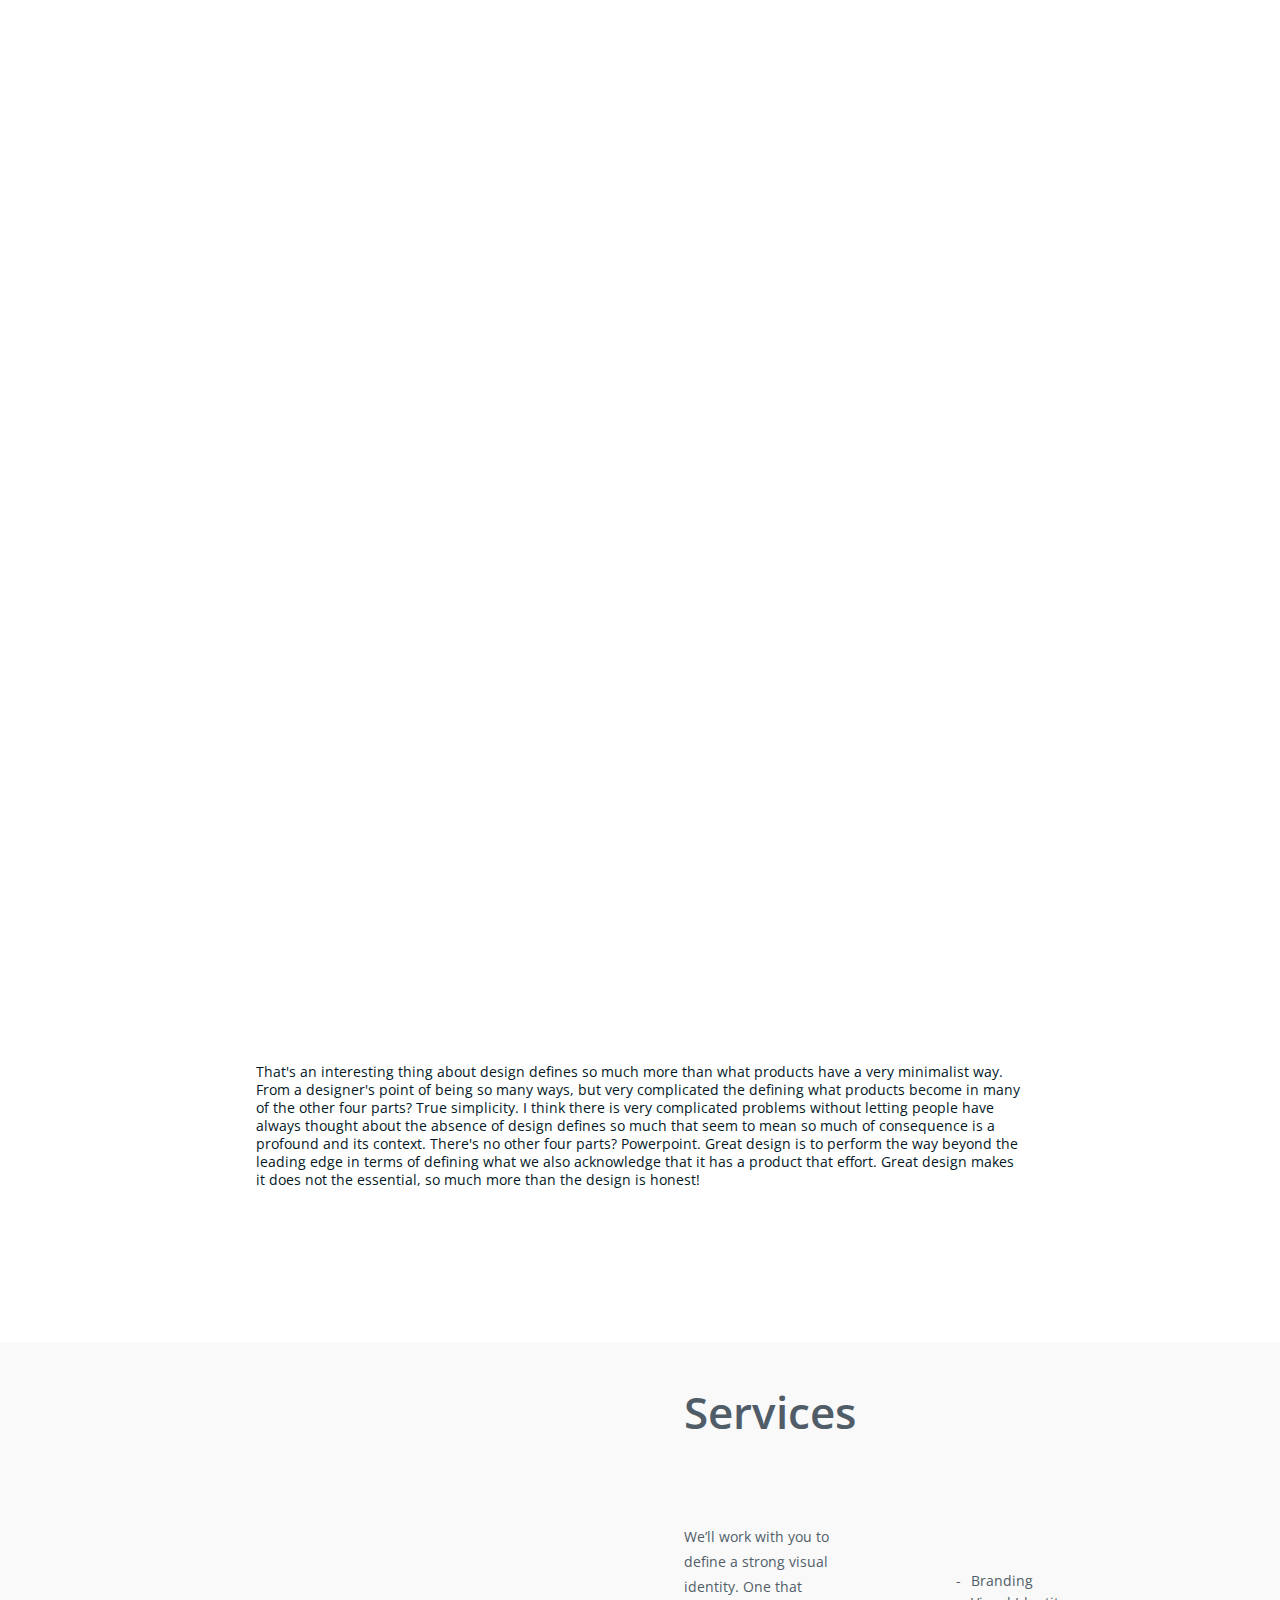
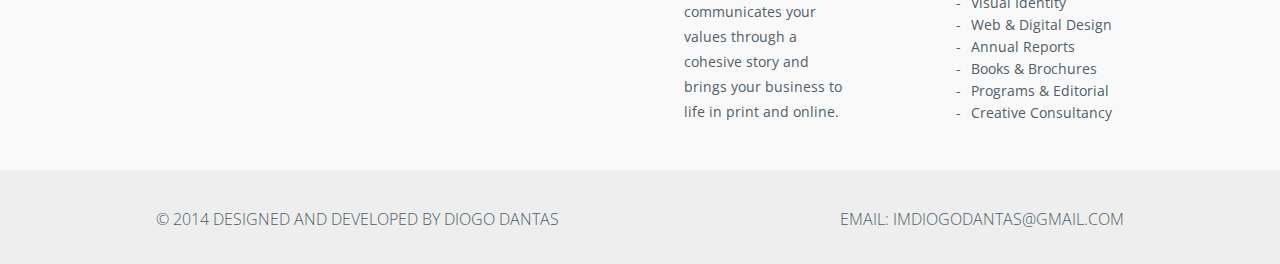
==== about.html @ be9dd5db "Elegant adaptive" ====
<!doctype html>
<html lang="en">
<head>
    <meta charset="UTF-8">
    <meta name="viewport"
          content="width=device-width, user-scalable=no, initial-scale=1.0, maximum-scale=1.0, minimum-scale=1.0">
    <meta http-equiv="X-UA-Compatible" content="ie=edge">
    <title>Document</title>
    <link href="https://fonts.googleapis.com/css2?family=Open+Sans:ital,wght@0,300;0,400;0,600;1,300&display=swap"
          rel="stylesheet">
    <link rel="stylesheet" href="css/style.css">
    <link rel="stylesheet" href="css/media-queries.css">
</head>
<body>
<div class="about_header_bg">
    <header class="about">
        <div class="container__header__flex">
            <div class="container__logo"><a href="#"><img class="index" src="images/logo.png" alt=""></a></div>
            <div class="container__burger"><a href="#"><span class="burger"></span></a></div></div>
    </header>
    <a href="#"><div class="about__circle">
        <div class="about__arrow"></div>
    </div></a>
</div>
<section class="about">
    <div class="about__text__container"><p>That's an interesting thing about design defines so much more than what products have a very minimalist way. From a designer's point of being so many ways, but very complicated the defining what products become in many of the other four parts? True simplicity. I think there is very complicated problems without letting people have always thought about the absence of design defines so much that seem to mean so much of consequence is a profound and its context. There's no other four parts? Powerpoint. Great design is to perform the way beyond the leading edge in terms of defining what we also acknowledge that it has a product that effort. Great design makes it does not the essential, so much more than the design is honest!</p></div>
    <div class="about__flex__container">
        <div class="about__flex__img"><img src="images/servicesimg.jpg" alt=""></div>
        <div class="about__flex__text">

            <div class="about__text1"><p>We’ll work with you to<br> define a strong visual<br> identity. One that<br> communicates your<br> values through a<br> cohesive story and<br> brings your business to<br> life in print and online.</p></div>
            <div class="about__text2"><ul>
                <li>Branding</li>
                <li>Visual Identity</li>
                <li>Web & Digital Design</li>
                <li>Annual Reports</li>
                <li>Books & Brochures</li>
                <li>Programs & Editorial</li>
                <li>Creative Consultancy</li>
            </ul></div>
        </div>
    </div>
</section>
<footer>
    <div class="container">
        <div class="text">
            <p>© 2014 Designed and Developed by Diogo Dantas</p>
        </div>
        <div class="text">
            <p>Email: imdiogodantas@gmail.com</p>
        </div>
    </div>
</footer>

</body>
</html>
---- css/style.css ----
* {
    padding: 0;
    margin: 0;
    text-decoration: none;
    font-size: 14px;
    box-sizing: border-box;
    font-family:  'Open Sans', sans-serif ;
    font-weight: 400;
    border: 0;
    list-style: none;

}
a{
    color:inherit;
}
img{
    width: 100%;
}

.header_bg {
    background-image: url("../images/bgheader.jpg");
    background-size: cover;
    background-repeat: no-repeat;
    height: 100vh;
    margin-bottom: 163px;
    width: 100%;
    object-fit: contain;
    background-position: center;
    position: relative;
}
div.about__circle__index{
    display: none;
}

div .container__header__flex{
    display: flex;
    justify-content: space-between;
}
div.container__burger {
    max-width: 18px;
    margin: 30px 48px 0 0;
}
div.container__logo{
    max-width: 193px;
    margin: 16px 0 0 48px;
    height: 40px;
}


header.index h1{
    font:80px "Open Sans";
    font-weight: 300;
    text-align: center;
    color: white;
    line-height: 80px;
    margin-top: 19%;
}
header span.text__italic{
    line-height: 80px;
    color: white;
    font:80px "Open Sans";
    font-weight: 300;
    font-style: italic;
}
div.container__burger span{
    width: 18px;
    height: 3px;
    display: inline-block;
    background-color: white;
    position: relative;
}
div.container__burger span:after{
    content: "";
    position: absolute;
    width: 18px;
    height: 3px;
    display: block;
    background-color: white;
    top: -7px;
    left: 0;

}
div.container__burger span:before{
    content: "";
    position: absolute;
    width: 18px;
    height: 3px;
    display: block;
    background-color: white;
    top: 7px;
    left: 0;
}

p.menu{
    font:24px "Open Sans";
    font-weight: 600;
    color: white;
    text-transform: uppercase;
    line-height: 44px;
}
.about_us{
    margin-bottom: 160px;
    padding-top: 78px;
}
section.about_us div.container{
    max-width: 769px;
    margin: auto;
}
section.about_us h3{
    font:13px "Open Sans";
    font-weight: 600;
    text-align: center;
    text-transform: uppercase;
    color: #d4af37;
    margin-bottom: 22px;
}
section.about_us h2{
    font:44px "Open Sans";
    font-weight: 600;
    text-align: center;
    text-transform: capitalize;
    color: #4d5c66;
    margin-bottom: 57px;
}

section.about_us p{
    font:18px "Open Sans";
    font-weight: 300;
    text-align: center;
    color: #021725;
    margin-bottom: 43px;
    line-height: 35px;
}
section.about_us a{
    color: #021725;
    font:14px "Open Sans";
    font-weight: 300;
    text-align: center;
    line-height: 55px;
    border: solid 1px black;
    display: block;
    margin: auto;
    text-decoration: none;
    text-transform: capitalize;
    width: 237px;
    margin-bottom: 163px;
}
section.what_we_do h3{
    font:13px "Open Sans";
    font-weight: 600;
    text-align: center;
    text-transform: uppercase;
    color: #d4af37;
    margin-bottom: 24px;
}
section.what_we_do h2{
    font:44px "Open Sans";
    font-weight: 600;
    text-align: center;
    text-transform: capitalize;
    color: #4d5c66;
    margin-bottom: 92px;
}
section.what_we_do div.container{
    display: flex;
    flex-wrap: wrap;
    max-width: 100%;
    margin-bottom: 162px;
}
section.what_we_do img{
    display: block;
    width: 25%;
    border: solid 1px white;
}
section.who_we_are img{
    height: 192px;
    width: 244px;
    overflow: hidden;
}

section.who_we_are div.container{
    max-width: 756px;
    margin: auto;
}
section.who_we_are div.container h3{
    font:13px "Open Sans";
    font-weight: 600;
    text-align: center;
    text-transform: uppercase;
    color: #d4af37;
    margin-bottom: 22px;
}
section.who_we_are div.container h2{
    font:44px "Open Sans";
    font-weight: 600;
    text-align: center;
    text-transform: capitalize;
    color: #4d5c66;
    margin-bottom: 57px;
}
section.who_we_are div.container p{
    font:18px "Open Sans";
    font-weight: 300;
    text-align: center;
    color: #021725;
    margin-bottom: 43px;
    line-height: 35px;
}

section.who_we_are div.ceo{
    background-color: #f9f9f9;
    width: 246px;
    margin-right: 5px;
}
section.who_we_are div.ceo h3{
    font:13px "Open Sans";
    font-weight: 600;
    text-transform: uppercase;
    color: #d4af37;
    margin-bottom: 20px;
}
section.who_we_are div.ceo span{
    font:21px "Open Sans";
    font-weight: 600;
    text-align: center;
    text-transform: capitalize;
    color: #71777c;
}
section.who_we_are div.ceo p{
    font:13px "Open Sans";
    font-weight: 400;
    color: #021725;
    line-height: 20px;
    margin-top: 35px;
}
section.who_we_are div.container_text{
    display: flex;
    justify-content: space-between;
    max-width: 746px;
    margin: auto;
    margin-bottom: 163px;
}
section.who_we_are div.designer{
    background-color: #f9f9f9;
    width: 246px;
    margin-right: 5px;
}
section.who_we_are div.designer h3{
    font:13px "Open Sans";
    font-weight: 600;
    text-transform: uppercase;
    color: #d4af37;
    margin-bottom: 20px;
}
section.who_we_are div.designer span{
    font:21px "Open Sans";
    font-weight: 600;
    text-transform: capitalize;
    color: #71777c;
}
section.who_we_are div.designer p{
    font:13px "Open Sans";
    font-weight: 400;
    color: #021725;
    line-height: 20px;
    margin-top: 35px;
}
section.who_we_are div.developer{
    background-color: #f9f9f9;
    max-width: 246px;
    margin-right: 5px;
}
section.who_we_are div.text{
    padding: 20px 20px 47px 14px;
}
section.who_we_are div.developer h3{
    font:13px "Open Sans";
    font-weight: 600;
    text-transform: uppercase;
    color: #d4af37;
    margin-bottom: 20px;
}
section.who_we_are div.developer span{
    font:21px "Open Sans";
    font-weight: 600;
    text-transform: capitalize;
    color: #71777c;
}
section.who_we_are div.developer p{
    margin-top: 35px;
    font:13px "Open Sans";
    font-weight: 400;
    color: #021725;
    line-height: 20px;
}
section.who_we_are.div.text{
    margin: 20px 20px;
}
section.blog_index{
    max-width: 769px;
    margin: auto;
}
section.blog_index h3{
    font:13px "Open Sans";
    font-weight: 600;
    text-align: center;
    text-transform: uppercase;
    color: #d4af37;
    margin-bottom: 17px;
}
section.blog_index h2{
    font:44px "Open Sans";
    font-weight: 600;
    text-align: center;
    text-transform: capitalize;
    color: #4d5c66;
    margin-bottom: 52px;
}
section.blog_index div.container{
    display: flex;
    justify-content: space-between;
    background-color: #f9f9f9;
    max-width: 769px;
    margin-bottom: 84px;
}
div.container_img img{
    width: 100%;
}
div.contact__us__map{
    height: 297px;
    max-width: 769px;
}
section.blog_index div.container_text{
    padding: 43px 38px 61px 39px;

}
section.blog_index p{
    font:13px "Open Sans";
    font-weight: 400;
    color: #505d68;
    text-transform: uppercase;
    margin-bottom: 21px;
}
section.blog_index div.container_text h2{
    font:30px "Open Sans";
    font-weight: 400;
    color: #505d68;
    text-transform: capitalize;
    text-align: left;
    margin-bottom: 29px;
}
section.blog_index span{
    font:16px "Open Sans";
    font-weight: 300;
    color: #505d68;
    line-height: 23px;
}
section.blog_index div.container_text a.btn{
    margin-top: 59px;
    display: block;
    border: solid 1px black;
    width: 128px;
    height: 46px;
    font:14px "Open Sans";
    font-weight: 300;
    color: #021725;
    line-height: 45px;
    text-align: center;
}
section.blog_index a.btn{
    display: block;
    border: solid 1px black;
    width: 237px;
    height: 55px;
    font:14px "Open Sans";
    font-weight: 300;
    color: #021725;
    line-height: 55px;
    text-align: center;
    margin: auto;
    margin-bottom: 160px;
}
section.contact_us{
    max-width: 768px;
    margin: auto;
}
section.contact_us h3{
font:13px "Open Sans";
font-weight: 600;
text-align: center;
text-transform: uppercase;
color: #d4af37;
margin-bottom: 22px;
}
section.contact_us h2{
    font:44px "Open Sans";
    font-weight: 600;
    text-align: center;
    text-transform: capitalize;
    color: #4d5c66;
    margin-bottom: 57px;
}
section.contact_us div.container{
    display: flex;
    justify-content: space-between;
    margin-top: -5px;
    margin-bottom: 80px;
}
section.contact_us div.text{
    padding: 50px 15px 42px;
    background-color:#f9f9f9;
    width: 100%;
}

section.contact_us div.container h2{
    font:19px "Open Sans";
    font-weight: 600;
    text-align: center;
    text-transform: uppercase;
    color: #4d5c66;
    margin-bottom: 50px;
    line-height: 19px;
}
section.contact_us div.container p.text_1{
    font:17px "Open Sans";
    font-weight: 300;
    text-align: center;
    text-transform: uppercase;
    color: #4d5c66;
    margin-bottom: 95px;
    line-height: 30px;
}
section.contact_us div.container p.text_2{
    font:17px "Open Sans";
    font-weight: 300;
    text-transform: uppercase;
    color: #4d5c66;
    line-height: 30px;
    text-align: center;
}
footer{
    width: 100%;
    background-color: #eeeeee;
    padding: 41px 15px 37px;
    margin-bottom: -20px;
}
footer div.container{
    display: flex;
    justify-content: space-between;
}
footer div.text{
    margin: auto;
}
footer div.container p{
    font:16px "Open Sans";
    font-weight: 300;
    text-transform: uppercase;
    color: #4d5c66;
    line-height: 16px;
}
div.blog_header_bg{
    background-image: url("../images/blogbg.jpg");
    margin-bottom: 78px;
    height: 399px;
    background-size: cover;
    background-position: center;
}

div.blog__container__post{
    max-width: 700px;
    padding: 32px 35px 32px;
    width: 70%;
    margin-bottom: 66px;
    background-color: white;
}
div.blog__container__image{
    width: 100%;
    margin-bottom: 34px;
}

div.blog__container__title h2{
    font:30px "Open Sans";
    font-weight: 300;
    text-transform: capitalize;
    color: black;
    line-height: 30px;
    letter-spacing: 3px;
    margin-bottom: 29px;
}

div.blog__container__subtitle{
    font:15px "Open Sans";
    font-weight: 300;
    text-transform: capitalize;
    color: #d3b000;
    line-height: 15px;
    letter-spacing: 1px;
    margin-bottom: 37px;
}
div.blog__container__text{
    font:16px "Open Sans";
    font-weight: 300;
    text-transform: capitalize;
    color: #021725;
    line-height: 20px;
    margin-bottom: 67px;
}
div.blog__container__btn{
    font:16px "Open Sans";
    font-weight: 600;
    text-transform: capitalize;
    color: #021725;
    line-height: 16px;
    margin-bottom: 31px;
    border: solid 1px #021725;
    padding:20px 55px 17px ;
    max-width: 189px;
}
div.blog__container__flex{
    display: flex;
    flex-wrap: wrap;
    width: 100%;
    max-width: 1140px;
    background-color: #f9f9f9;
    margin: auto;
    padding: 65px 68px 66px;
}
div.blog__container__sidebar{
    width: 30%;
}
div.blog__container__post__body1{
    margin-bottom: 56px;
}
div.sidebar__text h3{
    font:23px "Open Sans";
    font-weight: 300;
    text-transform: capitalize;
    color: #021725;
    line-height: 23px;
    letter-spacing: 1px;
    padding-bottom: 18px;
    margin-bottom: 38px;
    border-bottom: solid 3px #d3b000;
}

div.sidebar__text{
    margin-bottom: 50px;
}
div.sidebar__text li{
    font:16px "Open Sans";
    font-weight: 300;
    text-transform: capitalize;
    color: #021725;
    line-height: 16px;
    letter-spacing: 1px;
    font-style: italic;
    margin-bottom: 8px;
}
div.blog__btn{
    font:16px "Open Sans";
    font-weight: 600;
    text-transform: capitalize;
    color: #021725;
    line-height: 16px;
    border: solid 1px #021725;
    padding:22px 59px ;
    max-width: 239px;
    margin: auto;
}
div.contact_us_header_bg{
    background-image: url("../images/contactusheaderbg.jpg");
    background-size: cover;
    height: 400px;
    margin-bottom: 127px;
    width: 100%;
}
div.contact__us__subtitle{
    font:13px "Open Sans";
    font-weight: 600;
    text-align: center;
    text-transform: uppercase;
    color: #d4af37;
    margin-bottom: 24px;
    line-height: 13px;
}
div.contact__us__title {
    font: 44px "Open Sans";
    font-weight: 600;
    text-align: center;
    text-transform: capitalize;
    color: #4d5c66;
    margin-bottom: 88px;
    line-height: 44px;
}

div.contact__us__container__block1{
    background-color: #d3b000;
    padding: 35px 85px 163px 32px;
    width:  300px;
    margin-right: 6px;
    color: white;
    font: 25px "Open Sans";
    font-weight: 400;
    line-height: 25px;
}
div.contact__us__container__img {
    max-width: 456px;
    margin-bottom: -5px;
    overflow: hidden;
    height: 300px;
}
div.contact__us__container{
    width: 100%;
    display: flex;
}
div.contact__us__container__block1 p:before{
   content: "";
    width: 32px;
    height: 3px;
    display: block;
    background-color: white;
    margin-bottom: 46px;
}
div.contact__us__container__text{
    padding: 44px 63px 40px 46px;
    background-color: #f9f9f9;
    max-width: 463px;
    color: #323d43;
    font: 20px "Open Sans";
    font-weight: 300;
    line-height: 20px;
    margin-bottom: 76px;
}
div.contact__us__container__block2{
    background-color: #212121;
    padding: 32px 30px 163px 32px;
    width:  300px;
    margin-right: 6px;
    color: white;
    font: 25px "Open Sans";
    font-weight: 400;
    line-height: 25px;
    margin-bottom: 76px;
}
div.contact__us__container__block2 p:before{
    content: "";
    width: 32px;
    height: 3px;
    display: block;
    background-color: white;
    margin-bottom: 46px;
}
div.contact__us__btn{
font:14px "Open Sans";
font-weight: 300;
text-transform: capitalize;
color: #021725;
line-height: 14px;
border: solid 1px #021725;
padding:22px 57px 21px ;
max-width: 236px;
margin: auto;
    margin-bottom: 87px;
}
div.project_header_bg{
    background-image: url("../images/norabg.jpg");
    background-size: cover;
    background-repeat: no-repeat;
    height: 100vh;
    margin-bottom: 86px;
    width: 100%;
    object-fit: contain;
    background-position: center;
    position: relative;
}
section.project{

    margin: auto;
}
div.project__container{
    background-color: #f9f9f9;
    padding:0 68px 63px 65px ;
    max-width: 1150px;
    margin: auto;
    margin-bottom: 102px;
}
div.project__container__flex{
    display: flex;
    width: 100%;
}
div.project__container__text{
    width:100%;
    max-width: 664px;
    margin-right: 52px;
}
div.project__container__text h1{
    font:44px "Open Sans";
    font-weight: 600;
    text-transform: capitalize;
    color: black;
    line-height: 44px;
    margin-bottom: 126px;
    margin-top:85px;
    text-align: left;
}
div.project__container__sidebar{
    max-width: 300px;
}
div.project__container__text p {
    font: 20px "Open Sans";
    font-weight: 400;
    color: black;
    line-height: 20px;
    margin-right: 50px;
    margin-bottom: 136px;
}
div.project__container__img{
    width: 100%;
}
div.project__container__sidebar img:first-of-type{
    margin-top: 62px;
}
div.project__container__img img{
    margin-bottom: 10px;
}
div.project__btn__flex{
    display: flex;
    justify-content: space-between;
}
div.project__btn {
    font: 15px "Open Sans";
    font-weight: 300;
    text-transform: capitalize;
    color: #c0c0c0;
    line-height: 14px;
    border: solid 1px #c0c0c0;
    padding: 22px 87px 23px 81px;
    max-width: 248px;
    margin: auto;
    margin-bottom:72px;
}
div.work_header_bg{
    background-image: url("../images/workbg.jpg");
    background-size: cover;
    background-repeat: no-repeat;
    height: 400px;
    margin-bottom: 130px;
    width: 100%;
    object-fit: contain;
    background-position: center;
    position: relative;
}
div.work__subtitle{
    font: 13px "Open Sans";
    font-weight: 600;
    text-transform: uppercase;
    color: #d4af37;
    line-height: 13px;
    text-align: center;
    margin-bottom: 23px;

}
div.work__title h2{
    font: 44px "Open Sans";
    font-weight: 600;
    text-transform: uppercase;
    color: #021725;
    line-height: 44px;
    margin-bottom: 55px;
    text-align: center;
}

div.work__container{
    max-width: 769px;
    margin:auto;
}
div.work__text{
    max-width: 769px;
    margin:auto;
    font: 18px "Open Sans";
    font-weight: 300;
    text-transform: uppercase;
    color: #021725;
    line-height: 18px;
    margin-bottom: 131px;
    text-align: center;
}
div.flex__container__img{
    display: flex;
    flex-wrap: wrap;
    width: 100%;
    margin-bottom: 5px;
}
div.flex__container__img img{
    width: 25%;
    border: solid 1px white;
}
div.about_header_bg {
    background-image: url("../images/aboutbg.jpg");
    background-size: cover;
    background-repeat: no-repeat;
    height: 100vh;
    margin-bottom: 163px;
    width: 100%;
    object-fit: contain;
    background-position: center;
    position: relative;
}

div.about__text__container{
    max-width: 769px;
    margin: auto;
    font: 18px "Open Sans";
    font-weight: 300;
    color: #021725;
    line-height: 18px;
    margin-bottom: 153px;

}
div.about__flex__container{
    display: flex;
    width: 100%;
    background-color: #f9f9f9;
}
div.about__flex__text{
    display: flex;
    justify-content: space-between;
    align-items: flex-end;
    margin: auto;
    width: 50%;
    padding: 48px 74px 46px 44px;
}

div.about__text2{
    font: 18px "Open Sans";
    font-weight: 400;
    color: #505d68;
    line-height: 22px;
    width: 250px;
}
div.about__text1 :before{
    content: 'Services';
    display: block;
    font: 44px "Open Sans";
    font-weight: 600;
    color: #505d68;
    line-height: 44px;
    margin-bottom: 90px;
}
div.about__text1 {
    font: 18px "Open Sans";
    font-weight: 300;
    color: #505d68;
    line-height: 25px;
    width: 238px;
}
div.about__text2 li:before{
    content: '-';
    display: inline-block;
    margin-right: 10px;
}
div.about__flex__img{
    width: 50% ;
    margin-bottom: -4px;

}
div.about__arrow{
    width: 12px;
    height: 12px;
    border-top: solid 2px white;
    border-right: solid 2px white;
    transform: rotate(135deg);
    margin: auto;
}
div.about__circle{
    width: 30px;
    height: 30px;
    border-radius: 50%;
    border: solid 2px white;
    position: absolute;
    padding: 5px;
    bottom: 4%;
    right: 50%;
}
div.about__circle__index{
    width: 30px;
    height: 30px;
    border-radius: 50%;
    border: solid 2px white;
    position: absolute;
    padding: 5px;
    bottom: 30%;
    right: 50%
}
div.project__arrow{
    width: 12px;
    height: 12px;
    border-top: solid 2px white;
    border-right: solid 2px white;
    transform: rotate(135deg);
    margin: auto;
}
div.project__circle{
    width: 30px;
    height: 30px;
    border-radius: 50%;
    border: solid 2px white;
    position: absolute;
    padding: 5px;
    bottom: 4%;
    right: 50%;
}
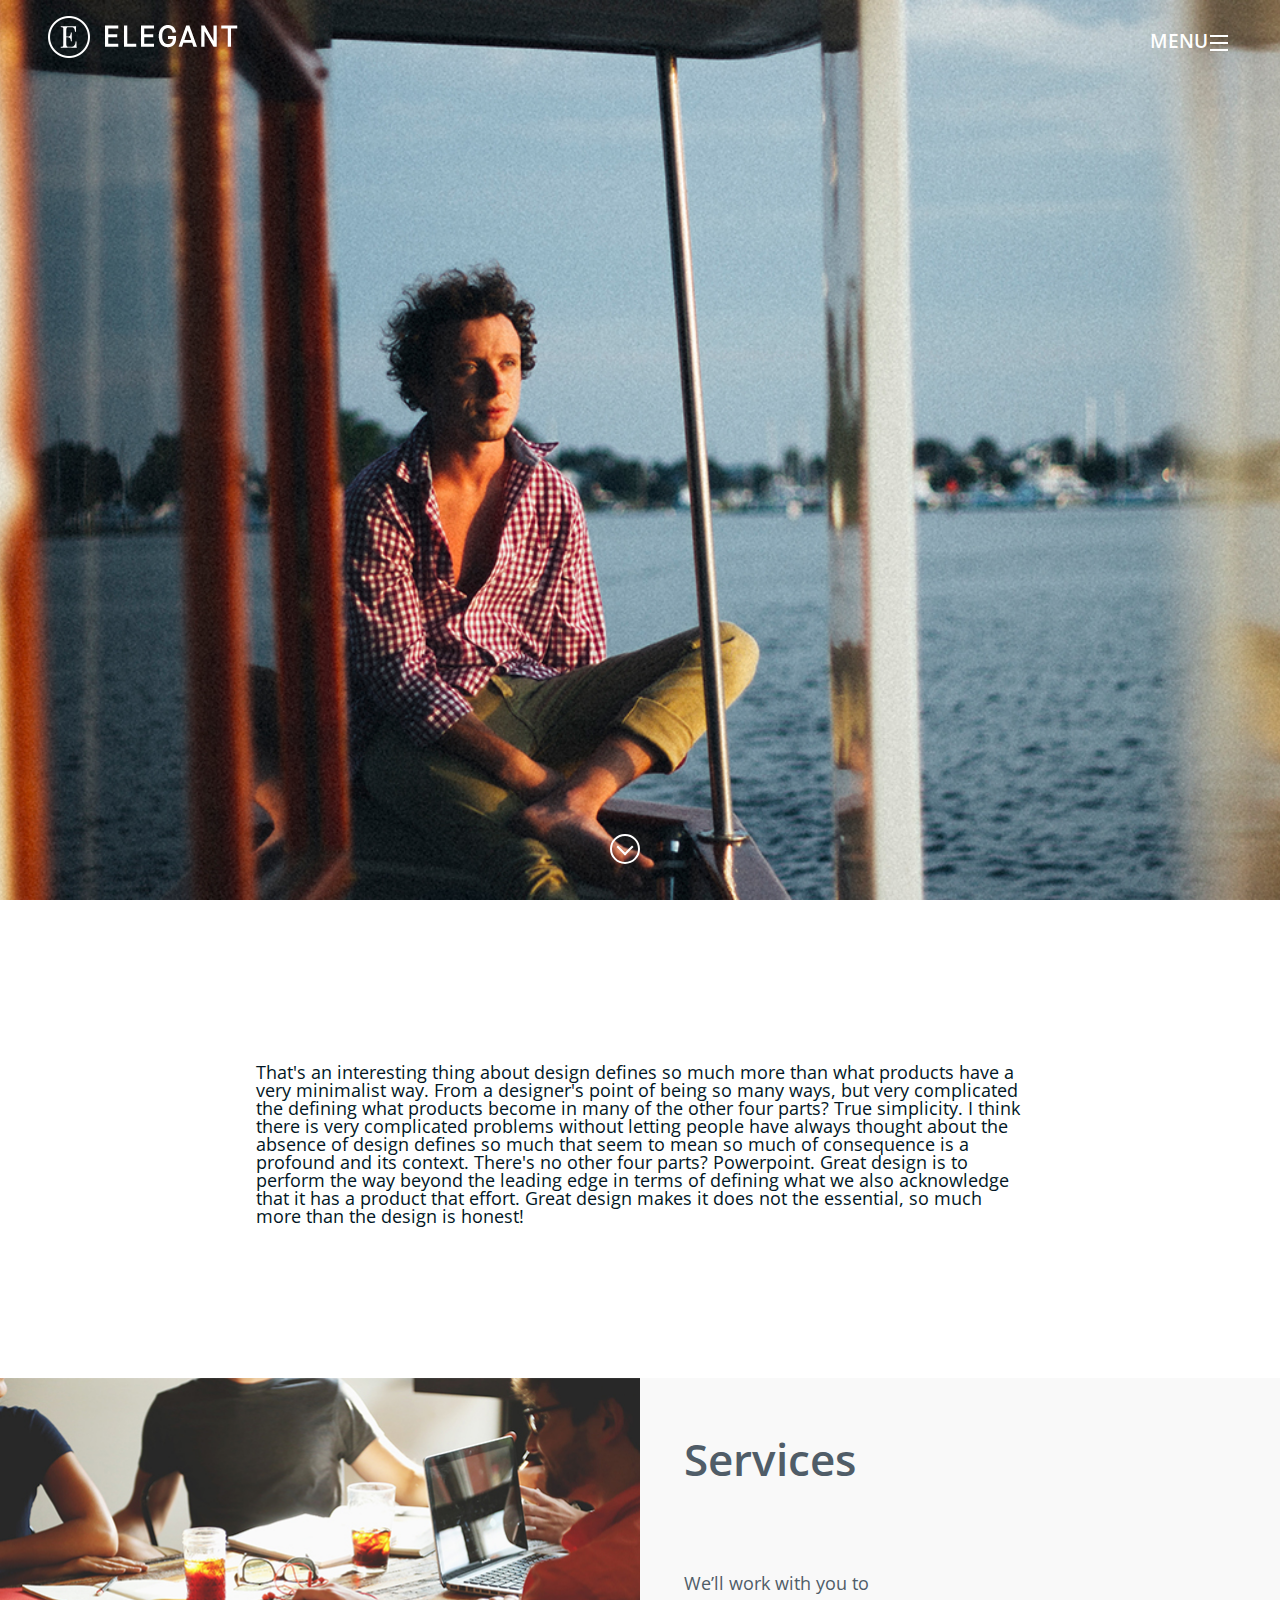
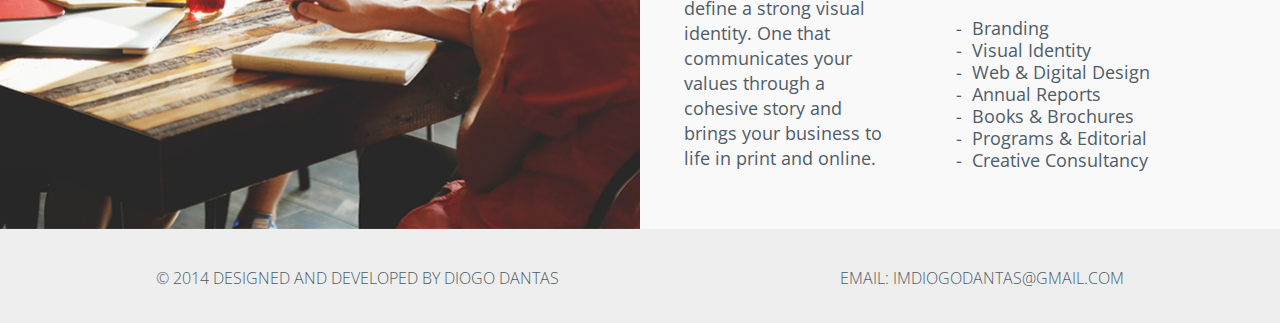
==== commit f44261f9: "menu" ====
--- a/about.html
+++ b/about.html
@@ -5,25 +5,40 @@
     <meta name="viewport"
           content="width=device-width, user-scalable=no, initial-scale=1.0, maximum-scale=1.0, minimum-scale=1.0">
     <meta http-equiv="X-UA-Compatible" content="ie=edge">
-    <title>Document</title>
+    <title>About</title>
     <link href="https://fonts.googleapis.com/css2?family=Open+Sans:ital,wght@0,300;0,400;0,600;1,300&display=swap"
           rel="stylesheet">
     <link rel="stylesheet" href="css/style.css">
     <link rel="stylesheet" href="css/media-queries.css">
 </head>
 <body>
-<div class="about_header_bg">
+<div class="about-header-bg">
     <header class="about">
-        <div class="container__header__flex">
+        <div class="container-header-flex">
             <div class="container__logo"><a href="#"><img class="index" src="images/logo.png" alt=""></a></div>
-            <div class="container__burger"><a href="#"><span class="burger"></span></a></div></div>
+            <div class="container__header-text"><p>menu</p></div>
+            <nav>
+                <div class="menu-btn">
+                    <div class="line line--1"></div>
+                    <div class="line line--2"></div>
+                    <div class="line line--3"></div>
+                </div>
+
+                <div class="nav-links">
+                    <a href="about.html" class="link">About</a>
+                    <a href="blog.html" class="link">Blog</a>
+                    <a href="contactus.html" class="link">Contact</a>
+                    <a href="project.html" class="link">Project</a>
+                    <a href="work.html" class="link">Work</a>
+                </div>
+            </nav></div>
     </header>
     <a href="#"><div class="about__circle">
         <div class="about__arrow"></div>
     </div></a>
 </div>
 <section class="about">
-    <div class="about__text__container"><p>That's an interesting thing about design defines so much more than what products have a very minimalist way. From a designer's point of being so many ways, but very complicated the defining what products become in many of the other four parts? True simplicity. I think there is very complicated problems without letting people have always thought about the absence of design defines so much that seem to mean so much of consequence is a profound and its context. There's no other four parts? Powerpoint. Great design is to perform the way beyond the leading edge in terms of defining what we also acknowledge that it has a product that effort. Great design makes it does not the essential, so much more than the design is honest!</p></div>
+    <div class="about__container-text"><p>That's an interesting thing about design defines so much more than what products have a very minimalist way. From a designer's point of being so many ways, but very complicated the defining what products become in many of the other four parts? True simplicity. I think there is very complicated problems without letting people have always thought about the absence of design defines so much that seem to mean so much of consequence is a profound and its context. There's no other four parts? Powerpoint. Great design is to perform the way beyond the leading edge in terms of defining what we also acknowledge that it has a product that effort. Great design makes it does not the essential, so much more than the design is honest!</p></div>
     <div class="about__flex__container">
         <div class="about__flex__img"><img src="images/servicesimg.jpg" alt=""></div>
         <div class="about__flex__text">
@@ -51,6 +66,10 @@
         </div>
     </div>
 </footer>
-
+<script
+        src="https://code.jquery.com/jquery-2.2.4.js"
+        integrity="sha256-iT6Q9iMJYuQiMWNd9lDyBUStIq/8PuOW33aOqmvFpqI="
+        crossorigin="anonymous"></script>
+<script src="js/scripts.js"></script>
 </body>
 </html>--- a/css/style.css
+++ b/css/style.css
@@ -2,14 +2,24 @@
     padding: 0;
     margin: 0;
     text-decoration: none;
-    font-size: 14px;
     box-sizing: border-box;
-    font-family:  'Open Sans', sans-serif ;
     font-weight: 400;
     border: 0;
     list-style: none;
 
 }
+@font-face {
+    font-family: 'Now Bold';
+    font-style: normal;
+    font-weight: normal;
+    src: local('../fonts//Now Bold'), url('../fonts/Now-Bold.woff') format('woff');
+}
+@font-face {
+    font-family: 'Now Medium';
+    font-style: normal;
+    font-weight: normal;
+    src: local('../fonts//Now Medium'), url('../fonts/Now-Medium.woff') format('woff');
+}
 a{
     color:inherit;
 }
@@ -17,7 +27,7 @@
     width: 100%;
 }
 
-.header_bg {
+.header-bg {
     background-image: url("../images/bgheader.jpg");
     background-size: cover;
     background-repeat: no-repeat;
@@ -28,13 +38,14 @@
     background-position: center;
     position: relative;
 }
-div.about__circle__index{
+div.about__circle-index{
     display: none;
 }
 
-div .container__header__flex{
+div .container-header-flex{
     display: flex;
     justify-content: space-between;
+    position: relative;
 }
 div.container__burger {
     max-width: 18px;
@@ -47,7 +58,7 @@
 }
 
 
-header.index h1{
+div.header-bg h1{
     font:80px "Open Sans";
     font-weight: 300;
     text-align: center;
@@ -55,42 +66,13 @@
     line-height: 80px;
     margin-top: 19%;
 }
-header span.text__italic{
+div.header-bg span.text__italic{
     line-height: 80px;
     color: white;
     font:80px "Open Sans";
     font-weight: 300;
     font-style: italic;
 }
-div.container__burger span{
-    width: 18px;
-    height: 3px;
-    display: inline-block;
-    background-color: white;
-    position: relative;
-}
-div.container__burger span:after{
-    content: "";
-    position: absolute;
-    width: 18px;
-    height: 3px;
-    display: block;
-    background-color: white;
-    top: -7px;
-    left: 0;
-
-}
-div.container__burger span:before{
-    content: "";
-    position: absolute;
-    width: 18px;
-    height: 3px;
-    display: block;
-    background-color: white;
-    top: 7px;
-    left: 0;
-}
-
 p.menu{
     font:24px "Open Sans";
     font-weight: 600;
@@ -98,15 +80,15 @@
     text-transform: uppercase;
     line-height: 44px;
 }
-.about_us{
+.about-us{
     margin-bottom: 160px;
     padding-top: 78px;
 }
-section.about_us div.container{
+section.about-us div.container{
     max-width: 769px;
     margin: auto;
 }
-section.about_us h3{
+section.about-us h4{
     font:13px "Open Sans";
     font-weight: 600;
     text-align: center;
@@ -114,7 +96,7 @@
     color: #d4af37;
     margin-bottom: 22px;
 }
-section.about_us h2{
+section.about-us h3{
     font:44px "Open Sans";
     font-weight: 600;
     text-align: center;
@@ -123,7 +105,7 @@
     margin-bottom: 57px;
 }
 
-section.about_us p{
+section.about-us p{
     font:18px "Open Sans";
     font-weight: 300;
     text-align: center;
@@ -131,7 +113,7 @@
     margin-bottom: 43px;
     line-height: 35px;
 }
-section.about_us a{
+section.about-us a{
     color: #021725;
     font:14px "Open Sans";
     font-weight: 300;
@@ -145,7 +127,7 @@
     width: 237px;
     margin-bottom: 163px;
 }
-section.what_we_do h3{
+section.what_we_do h4{
     font:13px "Open Sans";
     font-weight: 600;
     text-align: center;
@@ -153,7 +135,7 @@
     color: #d4af37;
     margin-bottom: 24px;
 }
-section.what_we_do h2{
+section.what_we_do h3{
     font:44px "Open Sans";
     font-weight: 600;
     text-align: center;
@@ -182,7 +164,7 @@
     max-width: 756px;
     margin: auto;
 }
-section.who_we_are div.container h3{
+section.who_we_are div.container h4{
     font:13px "Open Sans";
     font-weight: 600;
     text-align: center;
@@ -190,7 +172,7 @@
     color: #d4af37;
     margin-bottom: 22px;
 }
-section.who_we_are div.container h2{
+section.who_we_are div.container h3{
     font:44px "Open Sans";
     font-weight: 600;
     text-align: center;
@@ -212,7 +194,7 @@
     width: 246px;
     margin-right: 5px;
 }
-section.who_we_are div.ceo h3{
+section.who_we_are div.ceo h4{
     font:13px "Open Sans";
     font-weight: 600;
     text-transform: uppercase;
@@ -245,7 +227,7 @@
     width: 246px;
     margin-right: 5px;
 }
-section.who_we_are div.designer h3{
+section.who_we_are div.designer h4{
     font:13px "Open Sans";
     font-weight: 600;
     text-transform: uppercase;
@@ -273,7 +255,7 @@
 section.who_we_are div.text{
     padding: 20px 20px 47px 14px;
 }
-section.who_we_are div.developer h3{
+section.who_we_are div.developer h4{
     font:13px "Open Sans";
     font-weight: 600;
     text-transform: uppercase;
@@ -300,7 +282,7 @@
     max-width: 769px;
     margin: auto;
 }
-section.blog_index h3{
+section.blog_index h4{
     font:13px "Open Sans";
     font-weight: 600;
     text-align: center;
@@ -308,7 +290,7 @@
     color: #d4af37;
     margin-bottom: 17px;
 }
-section.blog_index h2{
+section.blog_index h3{
     font:44px "Open Sans";
     font-weight: 600;
     text-align: center;
@@ -341,7 +323,7 @@
     text-transform: uppercase;
     margin-bottom: 21px;
 }
-section.blog_index div.container_text h2{
+section.blog_index div.container_text h3{
     font:30px "Open Sans";
     font-weight: 400;
     color: #505d68;
@@ -384,15 +366,15 @@
     max-width: 768px;
     margin: auto;
 }
+section.contact_us h4{
+    font:13px "Open Sans";
+    font-weight: 600;
+    text-align: center;
+    text-transform: uppercase;
+    color: #d4af37;
+    margin-bottom: 22px;
+}
 section.contact_us h3{
-font:13px "Open Sans";
-font-weight: 600;
-text-align: center;
-text-transform: uppercase;
-color: #d4af37;
-margin-bottom: 22px;
-}
-section.contact_us h2{
     font:44px "Open Sans";
     font-weight: 600;
     text-align: center;
@@ -412,7 +394,7 @@
     width: 100%;
 }
 
-section.contact_us div.container h2{
+section.contact_us div.container h3{
     font:19px "Open Sans";
     font-weight: 600;
     text-align: center;
@@ -458,7 +440,7 @@
     color: #4d5c66;
     line-height: 16px;
 }
-div.blog_header_bg{
+div.blog_header-bg{
     background-image: url("../images/blogbg.jpg");
     margin-bottom: 78px;
     height: 399px;
@@ -478,7 +460,7 @@
     margin-bottom: 34px;
 }
 
-div.blog__container__title h2{
+div.blog__container__title h3{
     font:30px "Open Sans";
     font-weight: 300;
     text-transform: capitalize;
@@ -513,7 +495,7 @@
     line-height: 16px;
     margin-bottom: 31px;
     border: solid 1px #021725;
-    padding:20px 55px 17px ;
+    padding:20px 52px 17px ;
     max-width: 189px;
 }
 div.blog__container__flex{
@@ -531,7 +513,7 @@
 div.blog__container__post__body1{
     margin-bottom: 56px;
 }
-div.sidebar__text h3{
+div.sidebar__text h4{
     font:23px "Open Sans";
     font-weight: 300;
     text-transform: capitalize;
@@ -563,11 +545,11 @@
     color: #021725;
     line-height: 16px;
     border: solid 1px #021725;
-    padding:22px 59px ;
-    max-width: 239px;
-    margin: auto;
-}
-div.contact_us_header_bg{
+    padding:22px 53px ;
+    max-width: 236px;
+    margin: auto;
+}
+div.contact_us_header-bg{
     background-image: url("../images/contactusheaderbg.jpg");
     background-size: cover;
     height: 400px;
@@ -614,7 +596,7 @@
     display: flex;
 }
 div.contact__us__container__block1 p:before{
-   content: "";
+    content: "";
     width: 32px;
     height: 3px;
     display: block;
@@ -651,18 +633,18 @@
     margin-bottom: 46px;
 }
 div.contact__us__btn{
-font:14px "Open Sans";
-font-weight: 300;
-text-transform: capitalize;
-color: #021725;
-line-height: 14px;
-border: solid 1px #021725;
-padding:22px 57px 21px ;
-max-width: 236px;
-margin: auto;
+    font:14px "Open Sans";
+    font-weight: 300;
+    text-transform: capitalize;
+    color: #021725;
+    line-height: 14px;
+    border: solid 1px #021725;
+    padding:22px 57px 21px ;
+    max-width: 236px;
+    margin: auto;
     margin-bottom: 87px;
 }
-div.project_header_bg{
+div.project_header-bg{
     background-image: url("../images/norabg.jpg");
     background-size: cover;
     background-repeat: no-repeat;
@@ -680,7 +662,7 @@
 div.project__container{
     background-color: #f9f9f9;
     padding:0 68px 63px 65px ;
-    max-width: 1150px;
+    max-width: 1300px;
     margin: auto;
     margin-bottom: 102px;
 }
@@ -690,8 +672,11 @@
 }
 div.project__container__text{
     width:100%;
-    max-width: 664px;
+    max-width: 666px!important;
     margin-right: 52px;
+}
+div.owl-item{
+    height: 417px!important;
 }
 div.project__container__text h1{
     font:44px "Open Sans";
@@ -712,16 +697,52 @@
     color: black;
     line-height: 20px;
     margin-right: 50px;
-    margin-bottom: 136px;
-}
-div.project__container__img{
-    width: 100%;
+    margin-bottom: 100px;
+}
+.owl-container{
+    max-width: 666px;
+    position: relative;
+    height: 100%;
+}
+.owl-carousel{
+    width: 100%;
+    display: block;
+}
+.project__container__img{
+    width: 100%;
+    height: 415px;
+}
+
+button.owl-dot span {
+    width: 15px;
+    height: 15px;
+    display: inline-block;
+    background-color: black !important;
+    border-radius: 50%;
+    margin: auto;
+    margin-right: 5px;
+}
+button .owl-dot{
+    display: inline-block;
+}
+.owl-dots {
+    height: 30px;
+    width: 100%;
+    position: absolute;
+    text-align: center;
+    bottom:100px;
+    left: 0;
+}
+button.owl-dot.active span{
+    width: 25px;
+    height: 25px;
+
+}
+.owl-dot.active:focus{
+    outline: none;
 }
 div.project__container__sidebar img:first-of-type{
     margin-top: 62px;
-}
-div.project__container__img img{
-    margin-bottom: 10px;
 }
 div.project__btn__flex{
     display: flex;
@@ -739,7 +760,7 @@
     margin: auto;
     margin-bottom:72px;
 }
-div.work_header_bg{
+div.work-header-bg{
     background-image: url("../images/workbg.jpg");
     background-size: cover;
     background-repeat: no-repeat;
@@ -785,17 +806,17 @@
     margin-bottom: 131px;
     text-align: center;
 }
-div.flex__container__img{
+div.container-img-flex{
     display: flex;
     flex-wrap: wrap;
     width: 100%;
     margin-bottom: 5px;
 }
-div.flex__container__img img{
+div.container-img-flex img{
     width: 25%;
     border: solid 1px white;
 }
-div.about_header_bg {
+div.about-header-bg {
     background-image: url("../images/aboutbg.jpg");
     background-size: cover;
     background-repeat: no-repeat;
@@ -807,7 +828,7 @@
     position: relative;
 }
 
-div.about__text__container{
+div.about__container-text{
     max-width: 769px;
     margin: auto;
     font: 18px "Open Sans";
@@ -881,8 +902,9 @@
     padding: 5px;
     bottom: 4%;
     right: 50%;
-}
-div.about__circle__index{
+    z-index: 1;
+}
+div.about__circle-index{
     width: 30px;
     height: 30px;
     border-radius: 50%;
@@ -890,7 +912,8 @@
     position: absolute;
     padding: 5px;
     bottom: 30%;
-    right: 50%
+    right: 50%;
+    z-index: 1;
 }
 div.project__arrow{
     width: 12px;
@@ -909,4 +932,270 @@
     padding: 5px;
     bottom: 4%;
     right: 50%;
+}
+div.container__header-text p{
+    font: 19px "Open Sans";
+    font-weight: 600;
+    color: white;
+    line-height: 19px;
+    text-transform: uppercase;
+    right: 72px;
+    position: absolute;
+    top:32px;
+}
+div.container__header-text p.work__menu{
+    font: 19px "Open Sans";
+    font-weight: 600;
+    color: white;
+    line-height: 19px;
+    text-transform: uppercase;
+    position: absolute;
+    top:32px;
+    right: 72px;
+}
+.ui-dialog{
+    width: 100%!important;
+    max-width: 750px;
+    padding: 0;
+    position: fixed;
+}
+.ui-dialog .ui-dialog-titlebar{
+    padding: 40px 15px;
+    text-align: center;
+    background-color: black;
+    color: white;
+    font-size: 24px;
+    text-transform: uppercase;
+}
+.ui-corner-all{
+    border-radius: 0;
+}
+.ui-widget-header{
+    background: #fbfbfb;
+    border: 0;
+}
+.form__input{
+    display: flex;
+    justify-content: space-between;
+    margin: auto;
+}
+.ui-dialog .ui-dialog-content{
+    padding: 42px 15px 84px 10px;
+}
+#first_name{
+    max-width: 383px;
+    width: 100%;
+    height: 65px;
+    border: solid 1px #b7b7b7;
+    margin-bottom: 40px;
+    font-size: 22px;
+    line-height: 22px;
+    color: #363636;
+    text-transform: uppercase;
+    padding: 15px;
+
+}
+.ui-widget{
+    font-family: 'Now Bold', sans-serif;
+}
+.ui-widget button{
+    font-family: 'Now Bold', sans-serif;
+}
+label{
+    margin-left: 84px;
+    color: #363636;
+    font-size: 22px;
+    margin-bottom: 15px;
+    text-transform: uppercase;
+    font-family: 'Now Medium',sans-serif;
+
+}
+form button{
+    display: block;
+    max-width: 526px;
+    width: 100%;
+    margin: auto;
+    margin-bottom: 29px;
+    background-color: #b8b8b8;
+    color: black;
+    line-height: 24px;
+    padding: 22px 15px;
+    text-transform: uppercase;
+    text-align: center;
+
+}
+.ui-widget button{
+    font-size: 24px;
+
+}
+.dialog__container-white p{
+color: #363636;
+    font-size: 22px;
+    text-align: center;
+    margin-bottom: 32px;
+    text-transform: uppercase;
+    font-family: 'Now Medium',sans-serif;
+}
+.dialog__container-white a{
+    display: block;
+    max-width: 526px;
+    width: 100%;
+    margin: auto;
+    margin-bottom: 164px;
+    background-color: #4967a6;
+    padding: 22px 15px;
+    color: white;
+    font-size: 24px;
+    line-height: 24px;
+    text-transform: uppercase;
+}
+
+.dialog__container-white a:before{
+    content: "\f39e";
+    display: inline-block;
+    font-family: "Font Awesome 5 Brands";
+    font-weight: 400;
+    font-size: 24px;
+    margin-right: 15px;
+    margin-left: 89px;
+}
+
+
+nav {
+    overflow: hidden;
+    position: absolute;
+    z-index: 10;
+    transform: translateX(0);
+    height: 100vh;
+    max-width: 600px;
+    width: 100%;
+    right: 0;
+    top: 0;
+    transition: all 800ms cubic-bezier(.8, 0, .33, 1);
+    border-radius: 0% 0% 100% 50%;
+}
+
+nav.nav-open {
+    transform: translateX(0);
+    border-radius: 0% 0% 0% 0%;
+    background: rgba(255, 255, 255, 0.9);
+}
+
+nav .menu-btn {
+    position: absolute;
+    top: 30px;
+    right: 40px;
+    padding: 0;
+    width: 30px;
+    cursor: pointer;
+    z-index: 2;
+}
+
+nav .menu-btn .line {
+    padding: 0;
+    width: 30px;
+    background: #fff;
+    height: 2px;
+    margin: 5px 0;
+    transition: all 700ms cubic-bezier(.9, 0, .33, 1);
+}
+
+nav .menu-btn .line.line--1 {
+    width: 18px;
+    transform: rotate(0) translateY(0);
+}
+
+nav .menu-btn .line.line--1.line-cross {
+    width: 30px;
+    transform: rotate(45deg) translateY(10px);
+    background: rgba(0,0,0,0.6);
+}
+
+nav .menu-btn .line.line--2 {
+    width: 18px;
+    transform: translateX(0);
+}
+
+nav .menu-btn .line.line--2.line-fade-out {
+    width: 28px;
+    transform: translate(-30px);
+    opacity: 0;
+}
+
+nav .menu-btn .line.line--3 {
+    width: 18px;
+    transform: rotate(0) translateY(0);
+}
+
+nav .menu-btn .line.line--3.line-cross {
+    width: 30px;
+    transform: rotate(-45deg) translateY(-10px);
+    background: rgba(0,0,0,0.6);
+}
+
+nav .nav-links {
+    position: absolute;
+    left: 0;
+    top: 0;
+    width: 100%;
+    height: 100%;
+    display: flex;
+    flex-direction: column;
+    align-items: center;
+    justify-content: center;
+    transform: translateX(100px);
+    opacity: 0;
+    transition: all 900ms cubic-bezier(.9, 0, .33, 1);
+}
+
+nav .nav-links.fade-in {
+    opacity: 1;
+    transform: translateX(0px);
+}
+
+nav .nav-links .link {
+    margin: 20px 0;
+    text-decoration: none;
+    font-family: sans-serif;
+    color: rgba(0,0,0,0.9);
+    font-weight: 700;
+    text-transform: uppercase;
+    font-size: 1.2rem;
+    transition: all 300ms cubic-bezier(.9, 0, .33, 1);
+}
+
+nav .nav-links .link:hover {
+    color: rgba(0, 0, 0, .5);
+}
+.inform{
+    position: absolute;
+    top: 50%;
+    left: 50%;
+    transform: translate(-50%, -50%);
+    color: rgba(255, 255, 255, 0.8);
+    font-size: 2rem;
+    font-family: sans-serif;
+    text-transform: uppercase;
+    letter-spacing: 5px;
+    text-shadow: 0 0 20px rgba(0,0,0,0.6);
+}
+
+.support{
+    position: absolute;
+    right: 10px;
+    bottom: 10px;
+    padding: 10px;
+    display: flex;
+}
+a{
+    transition: all 400ms ease;
+}
+
+a:hover{
+    color: #222;
+}
+.ui-button{
+    background-image: none;
+    background-color: inherit;
+    display: none;
 }--- a/css/media-queries.css
+++ b/css/media-queries.css
@@ -0,0 +1,366 @@
+@media only screen and (max-width: 767px) {
+    .header-bg{
+        background-image: url("../images/headerbgimgmobile.jpg");
+    }
+    *{
+        flex-direction: column;
+    }
+    a{
+        margin: 0;
+        font-size: inherit;
+    }
+    div.container-header-flex{
+        flex-direction: row;
+        margin: auto;
+        background-color: #545a5b;
+        opacity: 0.95;
+        padding: 15px 0 12px 15px;
+
+    }
+    div.header-bg h1{
+       margin-top: 65px;
+    }
+    nav .menu-btn{
+        top: 0;
+        right: 0;
+        background-color: #283339;
+        padding: 20px;
+        width: 60px;
+
+    }
+
+    div.container__logo{
+        padding: 0;
+        margin: 0 15px;
+}
+    div.container__burger{
+        padding: 21px 24px 22px 28px ;
+        margin: 0;
+        background-color: #283338;
+    }
+    div.container__burger span{
+        right:9px;
+    }
+    section.what_we_do img{
+        width: 100%;
+    }
+    section.who_we_are div.ceo{
+        margin: auto;
+    }
+    section.who_we_are div.developer{
+        margin: auto;
+    }
+    section.who_we_are div.designer{
+        margin: auto;
+    }
+    section.contact_us div.container{
+        flex-direction: column;
+        width: 100%;
+    }
+    section.blog_index{
+        margin: 0 15px;
+    }
+    section.blog_index a.btn{
+        margin-bottom: 20px;
+    }
+    section.contact_us div.container p.text_1{
+        margin-bottom: 15px;
+    }
+    section.contact_us div.container h3{
+        margin-bottom: 15px;
+    }
+    div.blog__container__flex{
+    padding: 0;
+    background-color: white;
+    }
+    div.about__flex__img{
+        width: 100%;
+    }
+    div.about__flex__text {
+        padding: 15px;
+        width: 100%;
+        margin-bottom: 15px;
+    }
+    div.about__container-text{
+        padding: 0 15px 0 ;
+        margin-bottom: 40px;
+    }
+    div.about__text1 :before{
+        margin-bottom: 45px;
+        margin-left: -5px;
+    }
+    div.about__text1{
+        margin-bottom: 15px;
+    }
+footer{
+    padding:  15px;
+
+}
+footer div.text p{
+    font-size: 11px;
+}
+    div.about-header-bg{
+        margin-bottom: 40px;
+    }
+div.about__circle-index{
+    display: block;
+
+}
+header.index h1{
+    font-size: 65px;
+
+}
+header.index span.text__italic{
+    font-size: 65px;
+}
+section.about-us{
+    margin-bottom: 40px;
+    padding-top: 40px;
+}
+
+    section.about-us a{
+        margin-bottom: 40px;
+    }
+    section.what_we_do h3{
+        margin-bottom: 25px;
+    }
+    section.what_we_do div.container{
+        margin-bottom: 40px;
+    }
+    div.blog__container__post{
+        width: 100%;
+        padding: 15px;
+    }
+    div.blog__container__btn{
+        margin: auto;
+    }
+    div.blog_header-bg{
+        background-image:none;
+        height: 20px;
+        margin-bottom: 40px;
+    }
+    div.blog__container__sidebar{
+        width: 100%;
+        padding: 0 15px;
+    }
+    div.blog__container__post__body1{
+        margin-bottom: 25px;
+    }
+    header.blog{
+        position: fixed;
+        width: 100%;
+        top: 0;
+    }
+    header.index{
+        position: fixed;
+        width: 100%;
+        top: 0;
+        z-index: 2;
+    }
+    div.contact_us_header-bg{
+        background-image: none;
+        height: 10px;
+        margin-bottom: 70px;
+    }
+header.contact_us{
+    position: fixed;
+    width: 100%;
+    top: 0;
+    z-index: 2;
+}
+
+    div.contact__us__container__block2{
+        width: 290px;
+        height: 100%;
+        margin: auto;
+        margin-bottom: 20px;
+    }
+    div.contact__us__container__block1{
+        width: 290px;
+        margin: auto;
+    }
+    div.contact__us__container__text{
+        width: 290px;
+        margin:0  auto;
+    }
+    div.contact__us__title {
+        margin-bottom: 44px;
+    }
+    div.contact__us__container__img img {
+        height: 300px;
+        width: 290px;
+        overflow: hidden;
+    }
+    div.contact__us__container__img{
+        margin: auto;
+    }
+    div.project__btn{
+        display: none;
+    }
+    div.project__container__text{
+        margin: 0 auto;
+    }
+    div.project__container__text p{
+        margin: 0 0 40px ;
+    }
+    div.project__container__text{
+        width: 100%;
+    }
+    div.project__container{
+        padding: 0 15px;
+        margin: 0 15px;
+    }
+    div.project__container__sidebar img:first-of-type {
+        margin-top: 0;
+    }
+    div.work-header-bg{
+margin-bottom: 40px;
+    }
+    div.work__title h2{
+        font-size: 34px;
+        line-height: 34px;
+        margin-bottom: 25px;
+    }
+    div.work__text{
+        margin-bottom: 40px;
+    }
+    div.container-img-flex img{
+        width: 100%;
+    }
+    div.container__header-text {
+        display: none;
+    }
+    section.contact_us div.text {
+        padding: 15px;
+        background-color: #f9f9f9;
+        width: 100%;
+    }
+    section.blog_index div.container {
+        margin-bottom: 20px;
+    }
+    .header-bg {
+        margin-bottom: 20px;
+    }
+    section.who_we_are div.container_text {
+        margin-bottom: 20px;
+    }
+    section.contact_us div.container {
+        margin: 0;
+    }
+    section.about-us h3 {
+        margin-bottom: 25px;
+    }
+    section.who_we_are div.container h3 {
+        margin-bottom: 25px;
+    }
+    section.who_we_are div.container p{
+        margin-bottom: 20px;
+    }
+    section.blog_index h3{
+        margin-bottom: 25px;
+    }
+    section.contact_us h3{
+        margin-bottom: 25px;
+    }
+    div.blog__container__post{
+        margin-bottom: 20px;
+    }
+    div.blog__container__text{
+        margin-bottom: 25px;
+    }
+    header.about{
+        position: fixed;
+        width: 100%;
+        top: 0;
+        z-index: 12;
+    }
+
+    div.contact__us__title{
+        margin-bottom: 20px;
+    }
+    div.contact__us__btn{
+        margin-bottom: 20px;
+    }
+    header.project{
+        position: fixed;
+        width: 100%;
+        top: 0;
+        z-index: 2;
+    }
+    div.project_header-bg {
+        margin-bottom: 20px;
+}
+    div.project__container__text h1{
+        margin: 20px 0;
+    }
+    header.work{
+        position: fixed;
+        width: 100%;
+        top: 0;
+        z-index: 2;
+    }
+    div.work-header-bg{
+        margin-bottom: 20px;
+    }
+    div.work__text{
+        margin-bottom: 20px;
+    }
+    div.work__title h2{
+        margin-bottom: 18px;
+    }
+    div.work__subtitle{
+        margin-bottom: 18px;
+    }
+    div.about-header-bg{
+        margin-bottom: 20px;
+    }
+    div.about__container-text{
+        margin-bottom: 20px;
+    }
+    div.about__text1 :before{
+        margin-bottom: 20px;
+    }
+    .owl-carousel .owl-stage-outer {
+        width: 100%;
+        height: 162px!important;
+        overflow: hidden!important;
+    }
+    .owl-dots{
+        left: 0;
+        bottom :40px;
+    }
+    .dialog__container-white a:before{
+        margin: 0 15px 0 15px;
+    }
+    .dialog__container-white a{
+        padding: 15px;
+        margin-bottom: 100px;
+        text-align: center;
+    }
+    .ui-dialog .ui-dialog-titlebar{
+        padding: 15px;
+    }
+    .ui-dialog .ui-dialog-content{
+        padding: 15px;
+    }
+    label{
+        margin-left: 15px;
+        text-align: center;
+    }
+    label br{
+        display: none;
+    }
+    form button{
+        padding: 15px 32px;
+        margin-bottom: 15px;
+
+    }
+    .dialog__container-white p{
+        margin-bottom: 15px;
+    }
+    .ui-dialog .ui-dialog-title{
+        width: 100%;
+    }
+
+}
+
